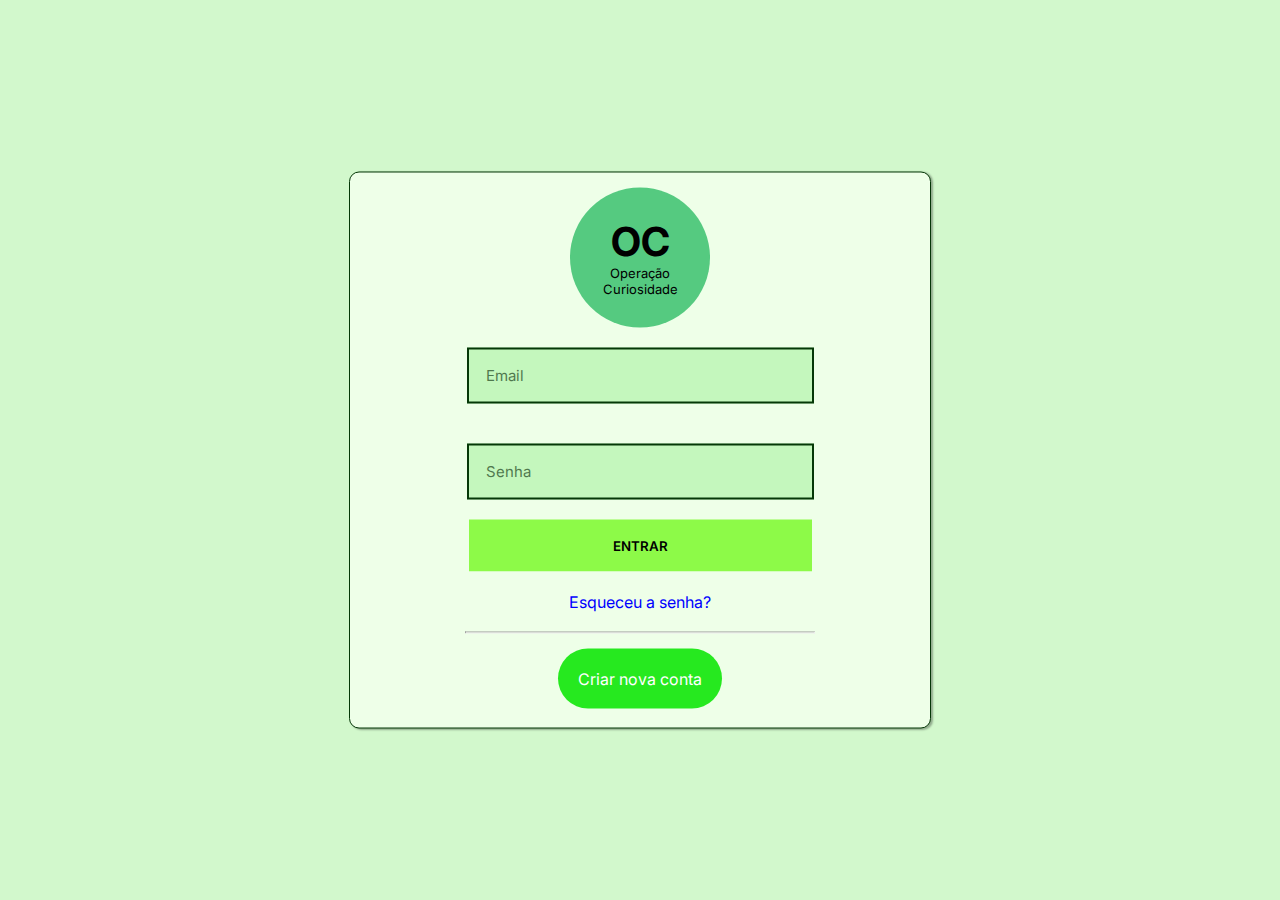
==== index.html @ e685b86d "projeto atualizado" ====
<!DOCTYPE html>
<html lang="pt-br">
<head>
    <meta charset="UTF-8">
    <meta name="viewport" content="width=device-width, initial-scale=1.0">
    <title>Login</title>
    <link rel="stylesheet" href="css/login.css">
</head>
<body>
    <main>
        <section id="container">
            <div id="logo">
                <span id="titulo">Oc</span>
                <span id="subtitulo">Operação Curiosidade</span>
            </div>

            <form id="form">
                <input type="email" name="emailLogin" id="emailLogin" required placeholder="Email" autocomplete="email"> <br>
                <input type="password" name="senhaLogin" id="senhaLogin" placeholder="Senha" required autocomplete="current-password"> <br>
                <button type="button" id="botao-login" onclick="logar()">Entrar</button>
            </form>
            <p id="esqueceu">Esqueceu a senha?</p> <hr>
            <p id="nova-conta" onclick="abrirCadastrar()">Criar nova conta</p>
        </section>
    </main>

    <script src="js/script.js"></script>
</body>
</html>
---- css/login.css ----
@charset "UTF-8";

@import url('https://fonts.googleapis.com/css2?family=Inter:wght@400;900&display=swap');

:root {
    --cor-fundo: #d2f8cc;
    --cor-fundo-input: #c4f7bd;
    --cor-logo: #55ca80;
    --cor-botao: #8DFA48;
    --cor-botao-hover: #19FA1F;
    --cor-bordas: #053807;
    --cor-bordas-hover: #1bbd21;
    --verde-escuro: #012402;
}

* {
    margin: 0px;
    padding: 0px;
    font-family: 'Inter', sans-serif;
    overflow-x: hidden;
}

body {
    background-color: var(--cor-fundo);
}

#container {
    box-shadow: 2px 1px 2px rgba(0, 0, 0, 0.315);
    background-color: rgb(238, 255, 232);
    border: 1px solid var(--cor-bordas);
    position: absolute;
    top: 50%;
    left: 50%;
    transform: translate(-50%, -50%);
    width: 380px;
    height: 500px;
    border-radius: 10px;
    text-align: center;
    transition: .1s;
}

div#logo {
    background-color: var(--cor-logo);
    ;
    width: 100px;
    height: 100px;
    border-radius: 50%;
    display: flex;
    flex-direction: column; 
    justify-content: center;
    align-items: center;
    padding: 10px;
    margin: 15px auto;
}

div#logo > span#titulo {
    font-weight: bolder;
    font-size: 40px;
    line-height: 48.41px;
    text-transform: uppercase;
}

div#logo > span#subtitulo {
    font-weight: normal;
    font-size: 13px;
    line-height: 15.73px;
    text-align: center;
}

form#form > input {
    background-color: var(--cor-fundo-input);
    border: 2px solid var(--cor-bordas);
    margin: 15px;
    width: 300px;
    height: 40px;
    text-indent: 17px;
}

form#form > input:hover {
    border: 2px solid var(--cor-bordas-hover);
}

form#form > input::placeholder {
    line-height: 17.58px;
    color: var(--verde-escuro);
    opacity: .8;
}

button[type=button] {
    background-color: var(--cor-botao);
    text-transform: uppercase;
    cursor: pointer;
    font-weight: 600;
    border: none;
    width: 304px;
    height: 40px;
}

form#form button[type=button]:hover {
    transition: .3s;
    background-color: var(--cor-botao-hover);
}

#esqueceu {
    padding: 20px;
    color: #0000FF;
    cursor: pointer;
}

#esqueceu:hover {
    text-decoration: underline;
}

hr {
    width: 80%;
    margin: auto;
}

#nova-conta {
    padding: 20px;
    display: inline-block;
    cursor: pointer;
    color: white;
    margin: 15px;
    background-color: #26e91f;
    border-radius: 30px;
}

#nova-conta:hover {
    background-color:#1ab115;
}

@media screen and (min-width: 600px) {
    body {
        box-sizing: border-box;
    }
    
    main {
        height: 100vh;
        width: 100vw;
        position: relative;
    }
    
    section#container {
        transition: .3s;
        padding-top: 15px;
        width: 580px;
        height: 540px;
    }
    
    div#logo {
        width: 120px;
        height: 120px;
        margin: auto;
    }

    form#form > input {
        margin: 20px;
        width: 343px;
        height: 52px;
    }
    
    form#form > input:hover {
        background-color: rgb(245, 240, 240);
    }
    
    form#form > input::placeholder {
        font-size: 15px;
        line-height: 17.58px;
        opacity: .6;
        margin-left: 17px;
    }
    
    button[type=button] {
        width: 343px;
        height: 52px;
    }

    hr {
        width: 60%;
    }
}
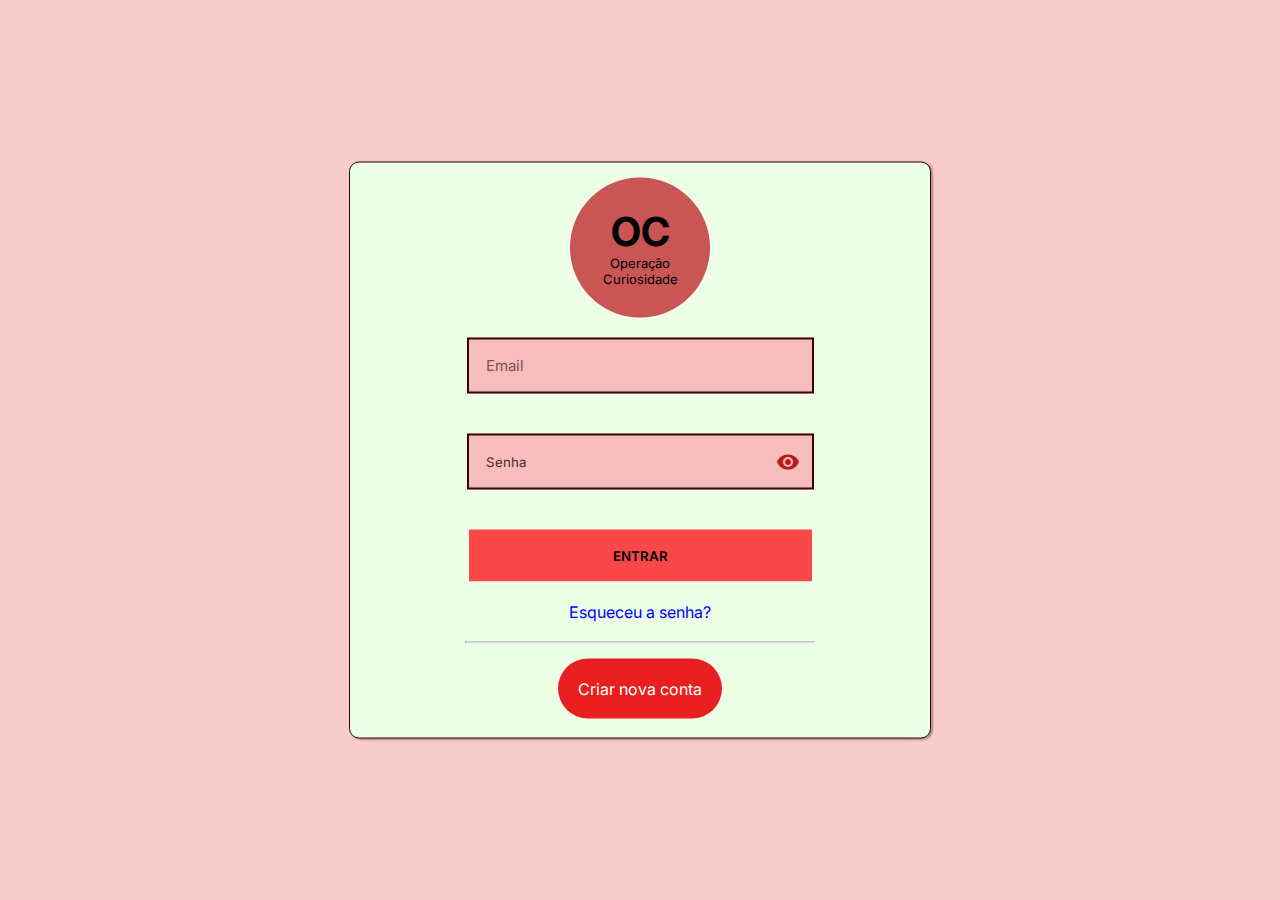
==== commit 204766e4: "atualizações" ====
--- a/index.html
+++ b/index.html
@@ -3,6 +3,8 @@
 <head>
     <meta charset="UTF-8">
     <meta name="viewport" content="width=device-width, initial-scale=1.0">
+    <link href="https://fonts.googleapis.com/icon?family=Material+Icons" rel="stylesheet">
+    <link rel="shortcut icon" href="imagens/favicon.ico" type="image/x-icon">
     <title>Login</title>
     <link rel="stylesheet" href="css/login.css">
 </head>
@@ -16,7 +18,10 @@
 
             <form id="form">
                 <input type="email" name="emailLogin" id="emailLogin" required placeholder="Email" autocomplete="email"> <br>
-                <input type="password" name="senhaLogin" id="senhaLogin" placeholder="Senha" required autocomplete="current-password"> <br>
+                <div id="campo-senha">
+                    <input type="password" name="senhaLogin" id="senhaLogin" placeholder="Senha" required autocomplete="current-password">
+                    <span class="material-icons mostrarSenha">visibility</span>
+                </div> <br>
                 <button type="button" id="botao-login" onclick="logar()">Entrar</button>
             </form>
             <p id="esqueceu">Esqueceu a senha?</p> <hr>
@@ -25,5 +30,6 @@
     </main>
 
     <script src="js/script.js"></script>
+    <script src="js/login.js"></script>
 </body>
 </html>--- a/css/login.css
+++ b/css/login.css
@@ -3,14 +3,14 @@
 @import url('https://fonts.googleapis.com/css2?family=Inter:wght@400;900&display=swap');
 
 :root {
-    --cor-fundo: #d2f8cc;
-    --cor-fundo-input: #c4f7bd;
-    --cor-logo: #55ca80;
-    --cor-botao: #8DFA48;
-    --cor-botao-hover: #19FA1F;
-    --cor-bordas: #053807;
-    --cor-bordas-hover: #1bbd21;
-    --verde-escuro: #012402;
+    --cor-fundo: #f8cccc;
+    --cor-fundo-input: #f7bdbd;
+    --cor-logo: #ca5555;
+    --cor-botao: #fa4848;
+    --cor-botao-hover: #fa1919;
+    --cor-bordas: #380505;
+    --cor-bordas-hover: #bd1b1b;
+    --vermelho-escuro: #240101;
 }
 
 * {
@@ -33,7 +33,7 @@
     left: 50%;
     transform: translate(-50%, -50%);
     width: 380px;
-    height: 500px;
+    height: 530px;
     border-radius: 10px;
     text-align: center;
     transition: .1s;
@@ -67,7 +67,7 @@
     text-align: center;
 }
 
-form#form > input {
+form#form input {
     background-color: var(--cor-fundo-input);
     border: 2px solid var(--cor-bordas);
     margin: 15px;
@@ -76,14 +76,28 @@
     text-indent: 17px;
 }
 
-form#form > input:hover {
+form#form input:hover {
     border: 2px solid var(--cor-bordas-hover);
 }
 
-form#form > input::placeholder {
+form#form input::placeholder {
     line-height: 17.58px;
-    color: var(--verde-escuro);
+    color: var(--vermelho-escuro);
     opacity: .8;
+}
+
+#campo-senha {
+    position: relative;
+}
+
+.material-icons {
+    color: var(--cor-bordas-hover);
+    position: absolute;
+    top: 50%;
+    right: 50px;
+    transform: translateY(-50%);
+    cursor: pointer;
+    user-select: none;
 }
 
 button[type=button] {
@@ -122,12 +136,12 @@
     cursor: pointer;
     color: white;
     margin: 15px;
-    background-color: #26e91f;
+    background-color: #e91f1f;
     border-radius: 30px;
 }
 
 #nova-conta:hover {
-    background-color:#1ab115;
+    background-color:#b11515;
 }
 
 @media screen and (min-width: 600px) {
@@ -145,7 +159,7 @@
         transition: .3s;
         padding-top: 15px;
         width: 580px;
-        height: 540px;
+        height: 560px;
     }
     
     div#logo {
@@ -154,14 +168,14 @@
         margin: auto;
     }
 
-    form#form > input {
+    form#form input {
         margin: 20px;
         width: 343px;
         height: 52px;
     }
     
     form#form > input:hover {
-        background-color: rgb(245, 240, 240);
+        background-color: rgba(255, 176, 176, 0.575);
     }
     
     form#form > input::placeholder {
@@ -171,6 +185,10 @@
         margin-left: 17px;
     }
     
+    .material-icons {
+        right: 130px;
+    }
+
     button[type=button] {
         width: 343px;
         height: 52px;
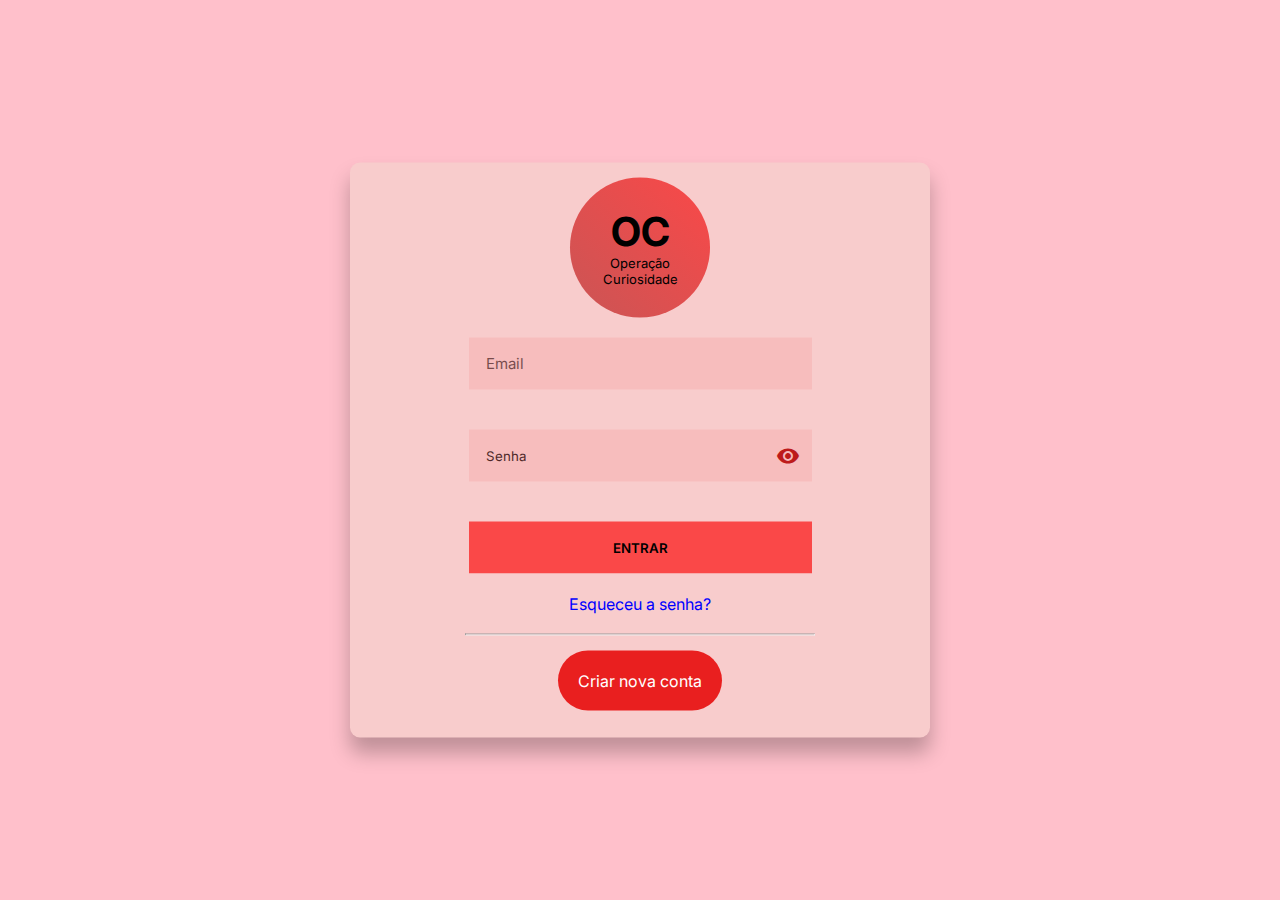
==== commit 4f73b472: "atualizações" ====
--- a/index.html
+++ b/index.html
@@ -10,6 +10,7 @@
 </head>
 <body>
     <main>
+        <div></div>
         <section id="container">
             <div id="logo">
                 <span id="titulo">Oc</span>
@@ -17,6 +18,7 @@
             </div>
 
             <form id="form">
+                <div id="mensagem"></div>
                 <input type="email" name="emailLogin" id="emailLogin" required placeholder="Email" autocomplete="email"> <br>
                 <div id="campo-senha">
                     <input type="password" name="senhaLogin" id="senhaLogin" placeholder="Senha" required autocomplete="current-password">
--- a/css/login.css
+++ b/css/login.css
@@ -8,9 +8,10 @@
     --cor-logo: #ca5555;
     --cor-botao: #fa4848;
     --cor-botao-hover: #fa1919;
-    --cor-bordas: #380505;
-    --cor-bordas-hover: #bd1b1b;
+    --cor-bordas-hover: #380505;
+    --cor-bordas: #bd1b1b;
     --vermelho-escuro: #240101;
+    --sombra: 0px 15px 20px rgba(0,0,0,0.25)
 }
 
 * {
@@ -21,27 +22,24 @@
 }
 
 body {
+    background-color: pink;
+}
+
+#container {
+    box-shadow: var(--sombra);
     background-color: var(--cor-fundo);
-}
-
-#container {
-    box-shadow: 2px 1px 2px rgba(0, 0, 0, 0.315);
-    background-color: rgb(238, 255, 232);
-    border: 1px solid var(--cor-bordas);
     position: absolute;
     top: 50%;
     left: 50%;
     transform: translate(-50%, -50%);
     width: 380px;
-    height: 530px;
+    height: 570px;
     border-radius: 10px;
     text-align: center;
     transition: .1s;
 }
 
 div#logo {
-    background-color: var(--cor-logo);
-    ;
     width: 100px;
     height: 100px;
     border-radius: 50%;
@@ -51,6 +49,25 @@
     align-items: center;
     padding: 10px;
     margin: 15px auto;
+    background-image: linear-gradient(45deg, #ca5555, #fa4848);
+    background-size: 100% 100%;
+    background-position: 50% 100%;
+    animation: cores 10s linear infinite;
+}
+
+@keyframes cores {
+    0% {
+        background-position: 0% 50%;
+    }
+    100% {
+        background-position: 100% 50%;
+    }
+}
+
+div#logo:hover {
+    box-shadow: var(--sombra);
+    transform: scale(1.05);
+    transition: .6s;
 }
 
 div#logo > span#titulo {
@@ -69,29 +86,39 @@
 
 form#form input {
     background-color: var(--cor-fundo-input);
-    border: 2px solid var(--cor-bordas);
+    border: none;
     margin: 15px;
     width: 300px;
     height: 40px;
     text-indent: 17px;
 }
 
-form#form input:hover {
-    border: 2px solid var(--cor-bordas-hover);
-}
-
 form#form input::placeholder {
     line-height: 17.58px;
     color: var(--vermelho-escuro);
     opacity: .8;
 }
 
+input:focus {
+    outline: 0;
+} 
+
+#mensagem {
+    color: #bd1b1b;
+    font-size: 12px;
+    padding: 0px;
+    position: absolute;
+    left: 50%;
+    transform: translateX(-50%);
+    background-color: pink;
+}
+
 #campo-senha {
     position: relative;
 }
 
 .material-icons {
-    color: var(--cor-bordas-hover);
+    color: #bd1b1b;
     position: absolute;
     top: 50%;
     right: 50px;
@@ -111,8 +138,9 @@
 }
 
 form#form button[type=button]:hover {
-    transition: .3s;
     background-color: var(--cor-botao-hover);
+    transition: .6s;
+    box-shadow: var(--sombra);
 }
 
 #esqueceu {
@@ -142,6 +170,7 @@
 
 #nova-conta:hover {
     background-color:#b11515;
+    box-shadow: var(--sombra);
 }
 
 @media screen and (min-width: 600px) {
@@ -184,6 +213,11 @@
         opacity: .6;
         margin-left: 17px;
     }
+
+    #mensagem {
+        padding: 5px;
+        background-color: transparent;
+    }
     
     .material-icons {
         right: 130px;
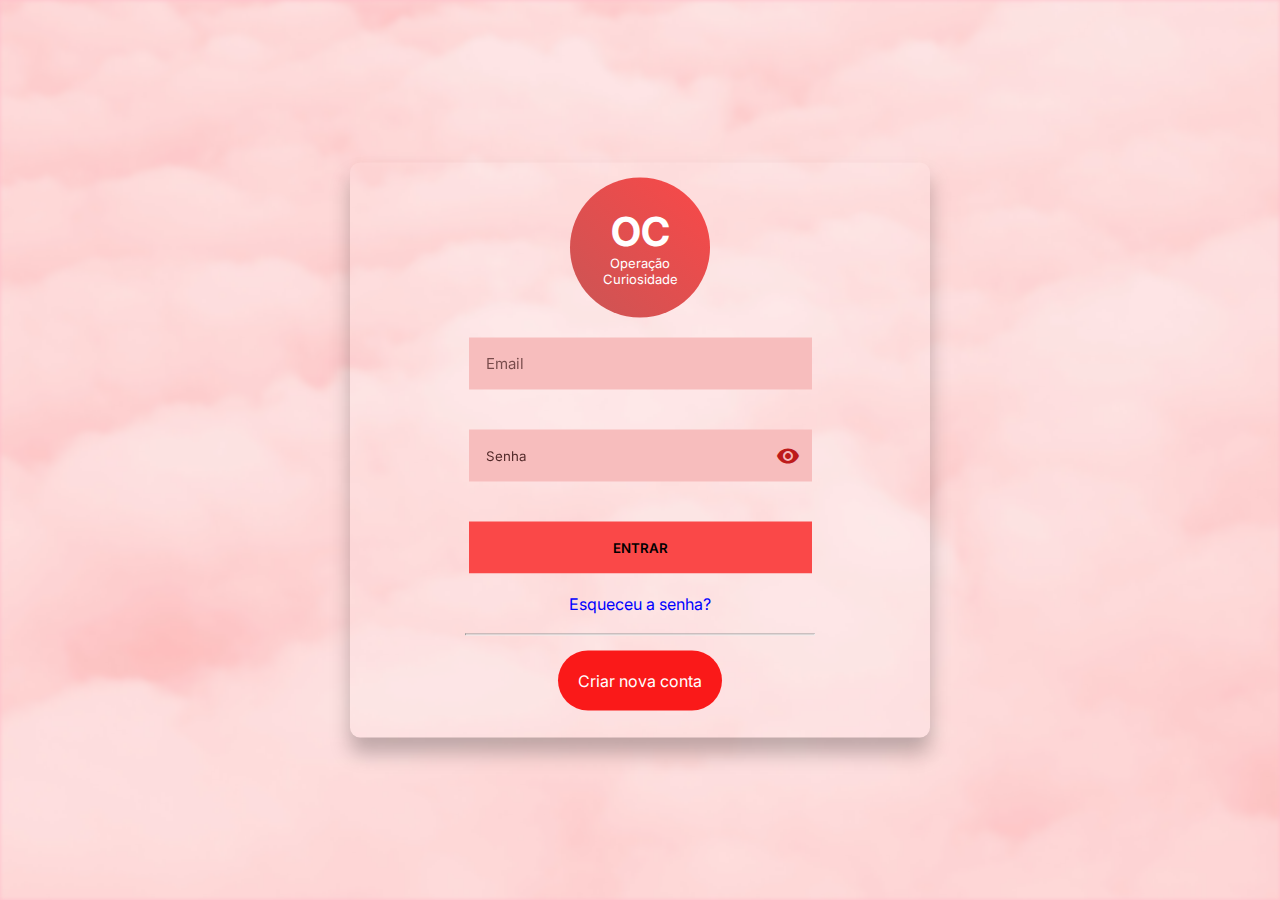
==== commit ada77003: "mudando fundo da tela de login" ====
--- a/index.html
+++ b/index.html
@@ -10,7 +10,7 @@
 </head>
 <body>
     <main>
-        <div></div>
+        <div id="img-fundo"></div>
         <section id="container">
             <div id="logo">
                 <span id="titulo">Oc</span>
--- a/css/login.css
+++ b/css/login.css
@@ -25,9 +25,19 @@
     background-color: pink;
 }
 
+#img-fundo {
+    background-image: url("../imagens/fundo.jpg");
+    filter: blur(2px);
+    -webkit-filter: blur(2px);
+    height: 100%;
+    background-position: center;
+    background-repeat: no-repeat;
+    background-size: cover;
+}
+
 #container {
     box-shadow: var(--sombra);
-    background-color: var(--cor-fundo);
+    background-color: rgba(255, 255, 255, 0.1);
     position: absolute;
     top: 50%;
     left: 50%;
@@ -75,6 +85,7 @@
     font-size: 40px;
     line-height: 48.41px;
     text-transform: uppercase;
+    color: white;
 }
 
 div#logo > span#subtitulo {
@@ -82,6 +93,7 @@
     font-size: 13px;
     line-height: 15.73px;
     text-align: center;
+    color: white;
 }
 
 form#form input {
@@ -139,6 +151,8 @@
 
 form#form button[type=button]:hover {
     background-color: var(--cor-botao-hover);
+    color: white;
+    transform: scale(1.01);
     transition: .6s;
     box-shadow: var(--sombra);
 }
@@ -164,13 +178,15 @@
     cursor: pointer;
     color: white;
     margin: 15px;
-    background-color: #e91f1f;
+    background-color: var(--cor-botao-hover);
     border-radius: 30px;
 }
 
 #nova-conta:hover {
-    background-color:#b11515;
-    box-shadow: var(--sombra);
+    background-color: var(--cor-botao);
+    box-shadow: var(--sombra);
+    transform: scale(1.10);
+    transition: .6s;
 }
 
 @media screen and (min-width: 600px) {
@@ -203,7 +219,7 @@
         height: 52px;
     }
     
-    form#form > input:hover {
+    form#form input:hover {
         background-color: rgba(255, 176, 176, 0.575);
     }
     
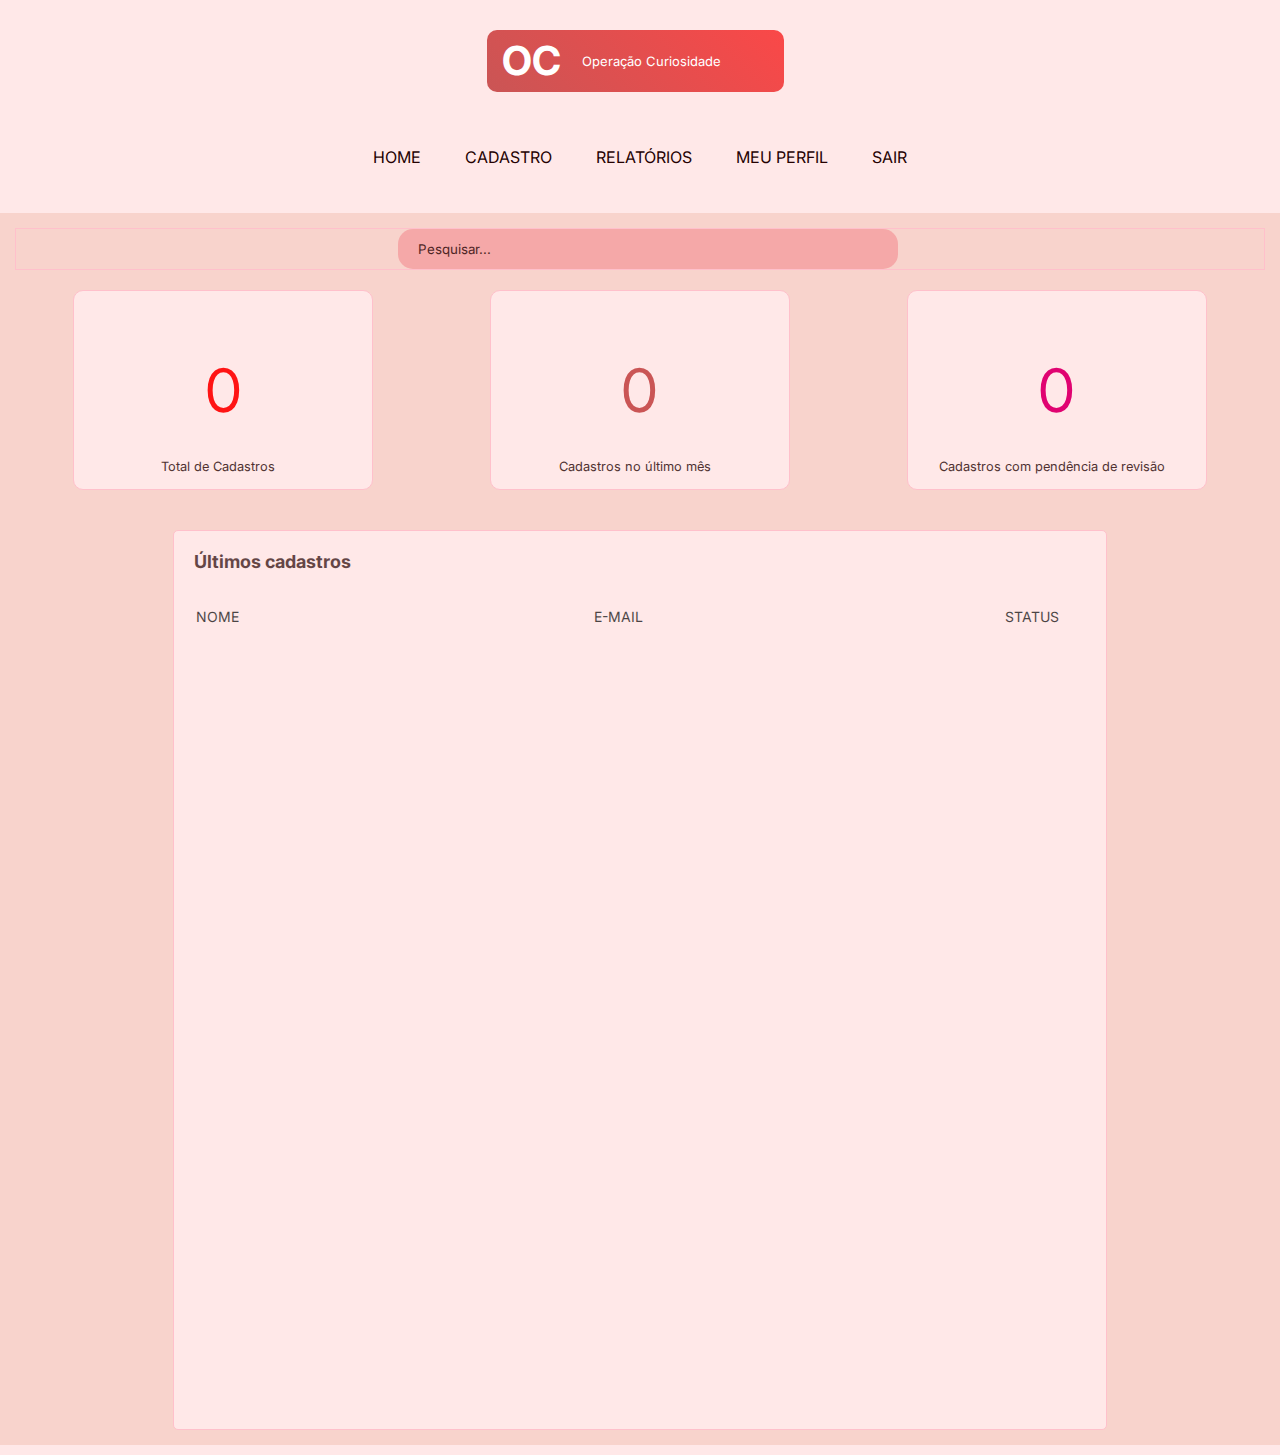
==== commit 704d37d8: "mudando cores e tela de impressão" ====
--- a/index.html
+++ b/index.html
@@ -3,35 +3,87 @@
 <head>
     <meta charset="UTF-8">
     <meta name="viewport" content="width=device-width, initial-scale=1.0">
+    <link rel="shortcut icon" href="imagens/favicon.ico" type="image/x-icon">
+    <title>Home</title>
     <link href="https://fonts.googleapis.com/icon?family=Material+Icons" rel="stylesheet">
-    <link rel="shortcut icon" href="imagens/favicon.ico" type="image/x-icon">
-    <title>Login</title>
-    <link rel="stylesheet" href="css/login.css">
+    <link rel="stylesheet" href="css/home.css">
+    <link rel="stylesheet" href="css/geral.css">
+    <link rel="stylesheet" href="css/tabelas.css">
+    <link rel="stylesheet" href="css/print.css">
 </head>
-<body>
+<body onresize="mudouTamanho()">
+    <header>
+        <div id="logo">
+            <span id="titulo">Oc</span>
+            <span id="subtitulo">Operação Curiosidade</span>
+        </div>
+        <section id="menu-atalhos">
+            <span id="menu-burguer" class="material-icons" onclick="abrirMenu()">menu</span>
+            <nav id="itens">
+                <div>
+                    <span class="material-icons">home</span>
+                    <input class="atalho" type="button" value="Home" onclick="abrirHome()">
+                </div>
+                <div>
+                    <span class="material-icons">group_add</span>
+                    <input class="atalho" type="button" value="Cadastro" onclick="abrirCadastros()">
+                </div>
+                <div>
+                    <span class="material-icons">insert_chart</span>
+                    <input class="atalho" type="button" value="Relatórios" onclick="abrirRelatorios()">
+                </div>
+                <div class="perfil-menu">
+                    <div id="foto-perfil"></div>
+                    <span id="nameCompleto" class="pessoa atalho">Meu Perfil</span>
+                </div>
+                <div class="perfil-menu">
+                    <span class="material-icons">logout</span>
+                    <input id="sair" class="atalho" type="button" value="Sair" onclick="sair()">
+                </div>
+            </nav>
+        </section>
+    </header>
+
     <main>
-        <div id="img-fundo"></div>
-        <section id="container">
-            <div id="logo">
-                <span id="titulo">Oc</span>
-                <span id="subtitulo">Operação Curiosidade</span>
+        <section id="caixa-pesquisar">
+            <input type="text" name="pesquisar" id="pesquisar" placeholder="Pesquisar...">
+            <div>
+                <div id="foto"></div>
+                <span class="perfil" id="nome">Meu Perfil</span>
+                <div id="linha"></div>
+                <input class="perfil" id="sair" type="submit" value="Sair" onclick="sair()">
             </div>
-
-            <form id="form">
-                <div id="mensagem"></div>
-                <input type="email" name="emailLogin" id="emailLogin" required placeholder="Email" autocomplete="email"> <br>
-                <div id="campo-senha">
-                    <input type="password" name="senhaLogin" id="senhaLogin" placeholder="Senha" required autocomplete="current-password">
-                    <span class="material-icons mostrarSenha">visibility</span>
-                </div> <br>
-                <button type="button" id="botao-login" onclick="logar()">Entrar</button>
-            </form>
-            <p id="esqueceu">Esqueceu a senha?</p> <hr>
-            <p id="nova-conta" onclick="abrirCadastrar()">Criar nova conta</p>
+        </section>
+        <section id="caixas">
+            <div id="caixa1">
+                <p class="valor"></p>
+                <span class="subtitulo">Total de Cadastros</span>
+            </div>
+            <div id="caixa2">
+                <p class="valor"></p>
+                <span class="subtitulo">Cadastros no último mês</span>
+            </div>
+            <div id="caixa3">
+                <p class="valor"></p>
+                <span class="subtitulo">Cadastros com pendência de revisão</span>
+            </div>
+        </section>
+        <section id="ultimos-cadastros">
+            <p>Últimos cadastros</p>
+            <table id="tabela">
+                <thead>
+                    <tr>
+                        <th scope="col" class="nome">Nome</th>
+                        <th scope="col" class="email">E-mail</th>
+                        <th scope="col" class="status">Status</th>
+                    </tr>
+                </thead>
+                <tbody id="tbody"></tbody>
+            </table>
         </section>
     </main>
 
     <script src="js/script.js"></script>
-    <script src="js/login.js"></script>
+    <script src="js/script-home.js"></script>
 </body>
 </html>--- a/css/home.css
+++ b/css/home.css
@@ -0,0 +1,128 @@
+#caixa1,
+#caixa2,
+#caixa3 {
+    margin: 20px auto;
+    width: 200px;
+    height: 100px;
+    display: flex;
+    align-items: center;
+    justify-content: center;
+    text-align:center;
+    flex-direction: column;
+    background-color: var(--cor-fundo-header);
+    border: var(--borda-caixas);
+    border-radius: 10px;
+}
+
+#caixa1:hover, 
+#caixa2:hover, 
+#caixa3:hover {
+    border: 1px solid var(--vermelho-claro);
+    cursor: pointer;
+    transform: scale(1.10);
+    transition: .6s;
+}
+
+.valor {
+    font-size: 2em;
+}
+
+#caixas .subtitulo {
+    font-size: .8em;
+    opacity: .8;
+    color: var(--vermelho-escuro);
+}
+
+#ultimos-cadastros {
+    background-color: var(--cor-fundo-header);
+    border: var(--borda-caixas);
+    border-radius: 5px;
+    margin: auto;
+    height: 100vh;
+}
+
+#ultimos-cadastros p {
+    font-size: 18px;
+    font-weight: 700;
+    line-height: 21px;
+    opacity: .7;
+    padding: 20px 0px 0px 10px;
+    color: var(--vermelho-escuro);
+    display: inline-block;
+}
+
+#ultimos-cadastros p:hover {
+    color: var(--vermelho-claro);
+}
+
+@media screen and (min-width: 550px) and (max-width: 992px) { 
+    #caixas {
+        display: flex;
+        flex-wrap: wrap;
+    }
+    #caixa1, #caixa2, #caixa3 {
+        width: 250px;
+        height: 150px;
+        justify-content: space-evenly;
+        transition: .3s;
+    }
+    #ultimos-cadastros {
+        width: 73vw;
+    }
+}
+
+@media screen and (min-width:992px) {
+
+    #caixas {
+    display: flex;
+    margin-top: 20px;
+    margin: auto;
+    }
+
+    #caixa1, #caixa2, #caixa3 {
+        width: 300px;
+        height: 200px;
+        transition: .2s;
+    }
+
+    #caixas abbr {
+        text-decoration: none;
+    }
+
+    .valor {
+        font-size: 60px;
+        line-height: 75px;
+        margin-top: 50px;
+    }
+
+    .subtitulo {
+        font-size: 16px;
+        font-weight: 400;
+        line-height: 18.45px;
+        letter-spacing: 0em;
+        opacity: 60%;
+        text-align: right;
+        margin-right: 10px;
+        margin-top: 30px;
+    }
+
+    #ultimos-cadastros {
+        margin-top: 20px;
+        width: 73vw;
+    }
+
+    #ultimos-cadastros p {
+        padding: 20px 20px 0px 20px;
+    }
+
+    #tabela {
+        padding: 20px;
+    }
+}
+
+@media screen and (min-width: 1200px) {
+    #caixas {
+        flex-wrap: nowrap;
+        transition: .3s;
+    }
+}--- a/css/geral.css
+++ b/css/geral.css
@@ -0,0 +1,435 @@
+@charset "UTF-8";
+
+@import url('https://fonts.googleapis.com/css2?family=Inter:wght@400;900&display=swap');
+
+:root {
+    --cor-fundo-main: #f8d3cc;
+    --cor-fundo-header: #ffe8e8;
+    --cor-pesquisar: #f5a8a8;
+    --cor-logo: #ca5555;
+    --vermelho-medio: #791111;
+    --vermelho-claro: #ff1414;
+    --vermelho-escuro: #240101;
+    --vermelho-botao: #f52e2e;
+    --cor-botao-hover: #fa1919;
+    --cor-botao: #fa4848;
+    --borda-caixas: 1px solid pink;
+}
+
+* {
+    margin: 0px;
+    padding: 0px;
+    font-family: Inter, sans-serif;
+    box-sizing: border-box;
+}
+
+body, html {
+    overflow-x: hidden;
+    background-color: var(--cor-fundo-header);
+}
+
+body::-webkit-scrollbar {
+    width: 6px;
+}
+
+body::-webkit-scrollbar-track {
+    background-color: var(--cor-fundo-main);
+}
+
+body::-webkit-scrollbar-thumb {
+    background-color: var(--cor-logo);
+}
+
+header {
+    padding: 20px 20px 20px 10px;
+    margin-top: 5px;
+}
+
+main {
+    background-color: var(--cor-fundo-main);
+    padding: 15px;
+    margin: 10px auto;
+}
+
+#logo {
+    background-color: var(--cor-logo);
+    border-radius: 10px;
+    position: relative;
+    top: -20px;
+    left: 50%;
+    margin-top: 5px; 
+    transition: .5s;
+    cursor: pointer;
+    background-image: linear-gradient(45deg, #ca5555, #fa4848);
+    background-size: 100% 100%;
+    background-position: 50% 100%;
+    animation: cores 10s ease infinite;
+    transform: translateX(-50%);
+}
+
+@keyframes cores {
+    0% {
+        background-position: 0% 50%;
+    }
+    100% {
+        background-position: 100% 50%;
+    }
+}
+
+#logo:hover {
+    box-shadow: var(--sombra);
+    transform: scale(1.05);
+    transition: .6s;
+}
+
+#titulo {
+    background-color: var(--cor-logo);
+    color: white;
+    width: 60px;
+    height: 60px;
+    border-radius: 50%;
+    font-size: 30px;
+    font-weight: 700;
+    line-height: 60px;
+    text-transform: uppercase;
+    text-align: center;
+    display: inline-block;
+    position: absolute;
+    top: 0;
+    left: 50%;
+    transform: translateX(-50%);
+}
+
+#subtitulo {
+    display: none;
+    color: white;
+}
+
+#subtitulo:hover {
+    color: var(--cor-pesquisar);
+}
+
+#itens {
+    display: none;
+}
+
+nav > div {
+    margin-top: 5px;
+    display: flex;
+    align-items: center;
+    width: 30%;
+}
+
+.material-icons {
+    background-color: transparent;
+}
+
+.material-icons,
+#menu-burguer {
+    color: var(--vermelho-medio);
+}
+
+nav > div:nth-child(even) {
+    border: 1px solid var(--vermelho-claro); 
+    border-left: none;
+    border-right: none;
+    padding: 5px 0px;
+}
+
+.atalho {
+    background-color: transparent;
+}
+
+.atalho,
+.pessoa {
+    font-size: 16px;
+    line-height: 21px;
+    color: var(--vermelho-escuro);
+    margin-left: 10px;
+    border: none;
+    cursor: pointer;
+}
+
+.perfil {
+    display: none;
+}
+
+#foto-perfil::before {
+    content: '';
+    width: 25px;
+    height: 25px;
+    background-color: rgb(224, 108, 108);
+    display: inline-block;
+    border-radius: 50%;
+}
+
+#caixa-pesquisar {
+    text-align: center;
+    border: var(--borda-caixas);
+}
+
+#pesquisar {
+    width: 300px;
+    height: 40px;
+    background-color: var(--cor-pesquisar);
+    border: none;
+    margin-left: 15px;
+    text-indent: 20px;
+    border-radius: 15px;
+}
+
+#pesquisar:focus{
+    outline: none;
+}
+
+#pesquisar:hover {
+    border: 1px solid var(--vermelho-claro);
+}
+
+#pesquisar::placeholder {
+    color: var(--vermelho-escuro);
+    opacity: .8;
+}
+
+#novo-cadastro,
+#botao-imprimir,
+#botao-gravar {
+    width: 239px;
+    height: 39px;
+    background-color: var(--cor-botao);
+    border-radius: 5px;
+    font-weight: bold;
+    text-transform: uppercase;
+    cursor: pointer;
+    font-size: 16px;
+    line-height: 19px;
+    border: none;
+}
+
+#novo-cadastro:hover,
+#botao-imprimir:hover,
+#botao-gravar:hover {
+    transition: .3s;
+    background-color: var(--cor-botao-hover);
+    color: white;
+    transform: scale(1.05);
+    box-shadow: var(--sombra);
+    transition: .6s;
+}
+
+@media screen and (min-width: 768px) {
+    #menu-burguer {
+        display: none;
+    }
+
+    #itens {
+        display: block;
+    }
+
+    header {
+        display: flex;
+        text-align: center;
+        align-items: center;
+        flex-direction: column;
+        width: 100vw;
+    }
+
+    #logo {
+        position: static;  
+        display: flex;
+        align-items: center;
+        width: 297px;
+        height: 62px;
+        margin-bottom: 40px;
+        transform: translate(0);
+    }
+
+    #titulo {
+        background-color: transparent;
+        border-radius: 0px;
+        font-size: 40px;
+        margin: 0px 20px 0px 15px;
+        position: initial;
+        top: 0;
+        left: 0;
+        transform: translateX(0);
+    }
+
+    #subtitulo {
+        display: block;
+        font-size: 13px;
+        line-height: 16px;
+        text-align: center;
+    }
+
+    nav > div {
+        display: inline;
+    }
+
+    .atalho {
+        text-transform: uppercase;
+        padding: 15px 15px;
+    }
+
+    .pessoa:hover {
+        text-decoration: underline;
+    }
+
+    nav > div:nth-child(even) {
+        border: none;
+    }
+
+    .material-icons {
+        display: none;
+    }
+    
+    #foto-perfil {
+        display: none;
+    }
+
+    #pesquisar {
+        width: 500px;
+        transition: '.5';
+    }
+}
+
+@media screen and (min-width: 1300px) { 
+    body {
+        display: grid;
+        grid-template-areas: 
+            "header main main"
+            "header main main"
+            "header main main";
+        overflow-x: hidden;
+    }
+
+    header {
+        grid-area: header;
+        width: 22%;
+        height: 100vh;
+        display: block;
+    }
+
+    .perfil-menu {
+        display: none;
+    }
+
+    #logo {
+        margin-top: -10px;
+    }
+
+    nav > div {
+        display: flex;
+        width: 20vw;
+        margin-left: 10px;
+    }
+
+    .atalho {
+        text-transform: none;
+        font-size: 18px;
+        line-height: 21px;
+        margin-left: 10px;
+        text-transform: none;
+        padding: 0;
+    }
+
+    .atalho:hover {
+        background-color: transparent;
+        color: var(--vermelho-claro);
+    }
+    
+    nav > div:nth-child(even) {
+        border: 1px solid var(--vermelho-claro); 
+        border-left: none;
+        border-right: none;
+    }
+
+    nav > div:nth-child(even):hover {
+        border: 1px solid var(--vermelho-escuro); 
+        border-left: none;
+        border-right: none;
+    }
+
+    .material-icons {
+        display: block;
+        border: none;
+        padding: 0;
+    }
+
+    main {
+        grid-area: main;
+        margin: 0;
+        padding: 15px;
+    }
+
+    #caixa-pesquisar {
+        display: flex;
+        align-items: center;
+        justify-content: space-between;
+        background-color: var(--cor-fundo-header);
+        height: 62px;
+        border-radius: 10px;
+    }
+
+    #pesquisar{
+        display: inline;
+        width: 50%;
+        border-top-right-radius: 20px;
+        border-bottom-right-radius: 20px;
+        border-top-left-radius: 0;
+        border-bottom-left-radius: 0;
+        margin-right: 50px;
+    }
+
+    #caixa-pesquisar > div {
+        margin-right: 10px;
+        width: 30%;
+        display: flex;
+        justify-content: space-evenly;
+        align-items: center;
+    }
+
+    #foto {
+        background-color: rgb(224, 108, 108);
+        width: 30px;
+        height: 30px;
+        padding: 20px;
+        border-radius: 50%;
+    }
+
+    .perfil {
+        display: block;
+    }
+
+    #nome {
+        cursor: pointer;
+    }
+
+    #sair {
+        color: var(--vermelho-escuro);
+        text-transform: uppercase;
+        border: none;
+        font-size: 16px;
+        line-height: 19px;
+        cursor: pointer;
+        background-color: transparent;
+    }
+
+    #sair:hover {
+        font-size: 18px;
+        transform: scale(1);
+        transition: .6s;
+    }
+
+    #foto-perfil {
+        display: block;
+        margin: 15px;
+    }
+
+    #linha {
+        border: 1px solid var(--vermelho-escuro);
+        width: 30.15px;
+        rotate: -90deg;
+        margin-left: 10px;
+    }
+}--- a/css/tabelas.css
+++ b/css/tabelas.css
@@ -0,0 +1,120 @@
+:root {
+    --cor-fundo-caixas: #f7eded;
+}
+
+#relatorio {
+    background-color: var(--cor-fundo-header);
+    border: var(--borda-caixas);
+    border-radius: 5px;
+    margin: 15px auto;
+    height: 1000px;
+}
+
+#relatorio > div {
+    display: flex;
+    justify-content: space-between;
+    align-items: center;
+    padding: 20px;
+}
+
+#relatorio > div > p {
+    font-size: 18px;
+    font-weight: 700;
+    line-height: 21px;
+    opacity: .8;
+    color: var(--vermelho-escuro);
+}
+
+#relatorio > div > p:hover {
+    color: var(--vermelho-claro);
+}
+
+#tabela {
+    margin: 15px 15px 15px 0px;
+    padding: 10px;
+    width: 100%;
+}
+
+#tabela thead tr,
+#tabela tbody tr {
+    padding: 10px;
+    display: flex;
+    box-sizing: border-box;
+    border: none;
+}
+
+#tabela tbody {
+    box-sizing: border-box;
+    border-collapse: collapse;
+}
+
+#tabela tbody tr {
+    border: 1px solid var(--vermelho-claro);
+    border-left: none;
+    border-right: none;
+    border-bottom: none;
+}
+
+#tabela:hover tbody tr {
+    border: 1px solid var(--vermelho-escuro);
+    border-left: none;
+    border-right: none;
+    border-bottom: none;
+}
+
+#tabela:hover tr td {
+    color: var(--vermelho-claro);
+}
+
+#tabela th {
+    font-size: 10px;
+    font-weight: 400;
+    line-height: 16px;
+    opacity: 0.7;
+    text-transform: uppercase;
+    text-align: left;
+}
+
+#tabela td {
+    font-size: 12px;
+    line-height: 18.17px;
+    color: var(--vermelho-escuro);
+    opacity: .8;
+    width: 33.3%;
+    display: block;
+    box-sizing: border-box;
+}
+
+#tabela th:hover {
+    color: var(--vermelho-claro);
+    cursor: pointer;
+}
+
+#tabela th:nth-child(3),
+#tabela td:nth-child(3) {
+    text-align: center;
+    width: 10%;
+}
+
+@media screen and (min-width: 300px) {
+    #tabela th,
+    #tabela td {
+        width: 50%;
+    }
+}
+
+@media screen and (min-width: 550px) {
+    #tabela thead tr,
+    #tabela tbody tr {
+        width: 70vw;
+    }
+    #tabela th {
+        font-size: 14px;
+    }
+    #tabela td {
+        font-size: 16px;
+    }
+    #relatorio {
+        width: 73vw;
+    }
+}--- a/css/print.css
+++ b/css/print.css
@@ -0,0 +1,23 @@
+@media print {
+    header,
+    p,
+    #caixas,
+    #caixa-pesquisar,
+    #relatorio p,
+    #relatorio input {
+        display: none;
+    }
+    #relatorio {
+        border: none;
+    }
+    nav > div:nth-child(odd) {
+        border: 1px solid #bd1b1b;
+    }
+    #tabela tr {
+        justify-content: space-between;
+    }
+    #tabela th:nth-child(3),
+    #tabela td:nth-child(3) {
+        width: 10%;
+    }
+}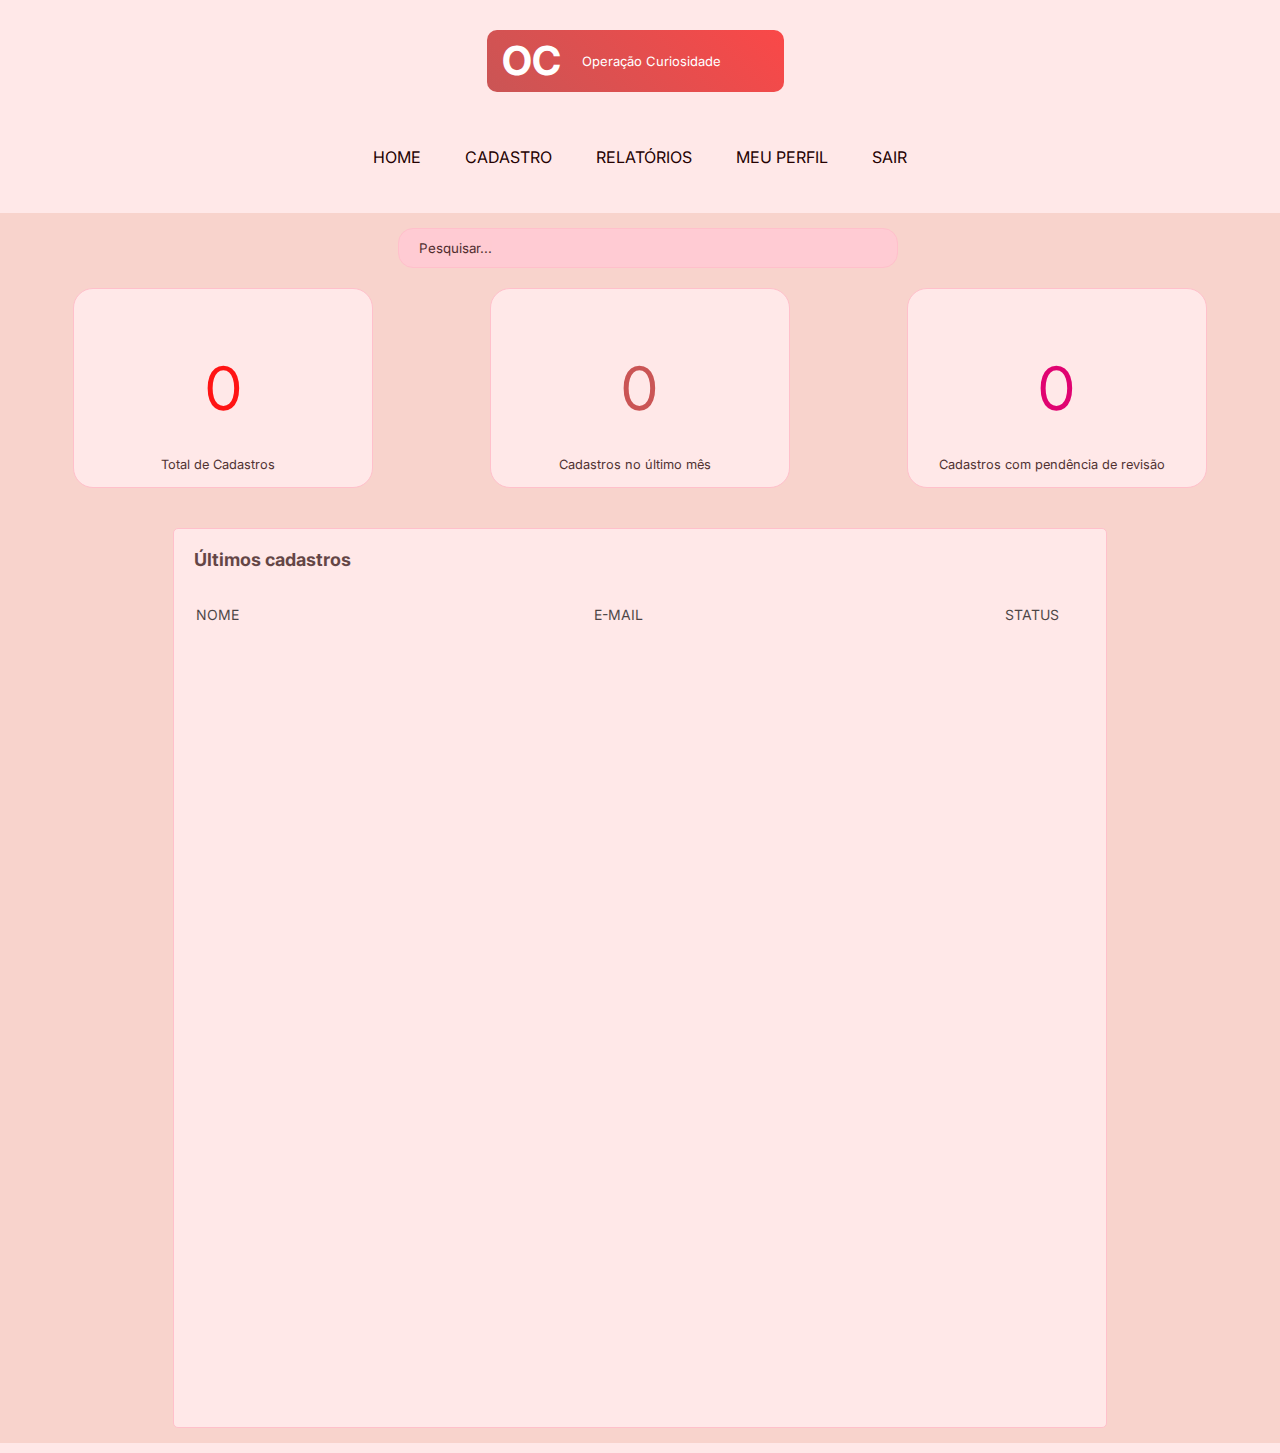
==== commit 6f59ef92: "atualizações do código em geral" ====
--- a/index.html
+++ b/index.html
@@ -83,7 +83,9 @@
         </section>
     </main>
 
-    <script src="js/script.js"></script>
+    <script src="js/cadastrarELogar.js"></script>
     <script src="js/script-home.js"></script>
+    <script src="js/funcoesBasicas.js"></script>
+    <script src="js/tabelas.js"></script>
 </body>
 </html>--- a/css/home.css
+++ b/css/home.css
@@ -11,7 +11,7 @@
     flex-direction: column;
     background-color: var(--cor-fundo-header);
     border: var(--borda-caixas);
-    border-radius: 10px;
+    border-radius: 20px;
 }
 
 #caixa1:hover, 
--- a/css/geral.css
+++ b/css/geral.css
@@ -5,7 +5,7 @@
 :root {
     --cor-fundo-main: #f8d3cc;
     --cor-fundo-header: #ffe8e8;
-    --cor-pesquisar: #f5a8a8;
+    --cor-pesquisar: rgb(255, 203, 211);
     --cor-logo: #ca5555;
     --vermelho-medio: #791111;
     --vermelho-claro: #ff1414;
@@ -165,14 +165,13 @@
 
 #caixa-pesquisar {
     text-align: center;
-    border: var(--borda-caixas);
 }
 
 #pesquisar {
     width: 300px;
     height: 40px;
     background-color: var(--cor-pesquisar);
-    border: none;
+    border: var(--borda-caixas);
     margin-left: 15px;
     text-indent: 20px;
     border-radius: 15px;
@@ -367,6 +366,7 @@
         align-items: center;
         justify-content: space-between;
         background-color: var(--cor-fundo-header);
+        border: var(--borda-caixas);
         height: 62px;
         border-radius: 10px;
     }
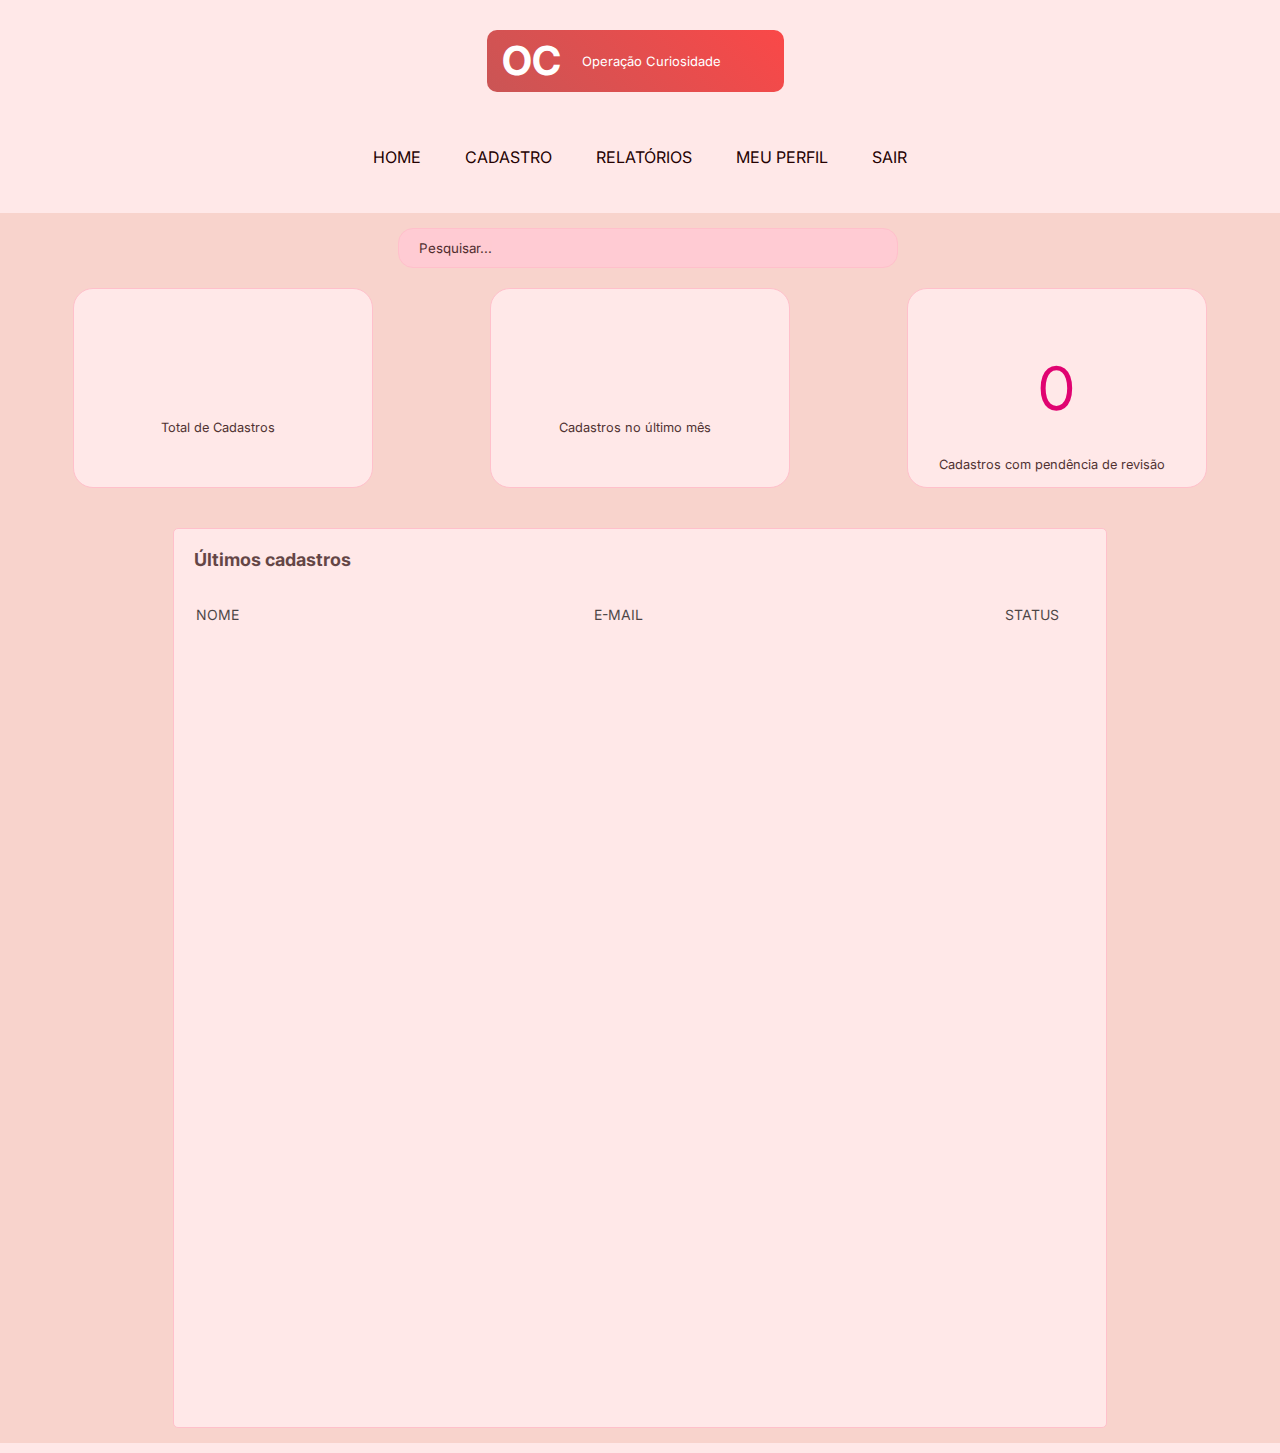
==== commit 1d91b738: "atualizações de funções" ====
--- a/index.html
+++ b/index.html
@@ -11,7 +11,7 @@
     <link rel="stylesheet" href="css/tabelas.css">
     <link rel="stylesheet" href="css/print.css">
 </head>
-<body onresize="mudouTamanho()">
+<body>
     <header>
         <div id="logo">
             <span id="titulo">Oc</span>
@@ -34,7 +34,7 @@
                 </div>
                 <div class="perfil-menu">
                     <div id="foto-perfil"></div>
-                    <span id="nameCompleto" class="pessoa atalho">Meu Perfil</span>
+                    <span id="nameCompleto" class="pessoa atalho" onclick="abrirPerfil()">Meu Perfil</span>
                 </div>
                 <div class="perfil-menu">
                     <span class="material-icons">logout</span>
@@ -49,7 +49,7 @@
             <input type="text" name="pesquisar" id="pesquisar" placeholder="Pesquisar...">
             <div>
                 <div id="foto"></div>
-                <span class="perfil" id="nome">Meu Perfil</span>
+                <span class="perfil" id="nome" onclick="abrirPerfil()">Meu Perfil</span>
                 <div id="linha"></div>
                 <input class="perfil" id="sair" type="submit" value="Sair" onclick="sair()">
             </div>
@@ -78,14 +78,13 @@
                         <th scope="col" class="status">Status</th>
                     </tr>
                 </thead>
-                <tbody id="tbody"></tbody>
+                <tbody id="tbody" class="tbodyIndex"></tbody>
             </table>
         </section>
     </main>
 
-    <script src="js/cadastrarELogar.js"></script>
-    <script src="js/script-home.js"></script>
+    <script src="js/funcoesTotalCadastros.js"></script>
     <script src="js/funcoesBasicas.js"></script>
-    <script src="js/tabelas.js"></script>
+    <script src="js/tabelaUltimosCadastros.js"></script>
 </body>
 </html>--- a/css/home.css
+++ b/css/home.css
@@ -72,7 +72,6 @@
 }
 
 @media screen and (min-width:992px) {
-
     #caixas {
     display: flex;
     margin-top: 20px;
--- a/css/tabelas.css
+++ b/css/tabelas.css
@@ -7,7 +7,6 @@
     border: var(--borda-caixas);
     border-radius: 5px;
     margin: 15px auto;
-    height: 1000px;
 }
 
 #relatorio > div {
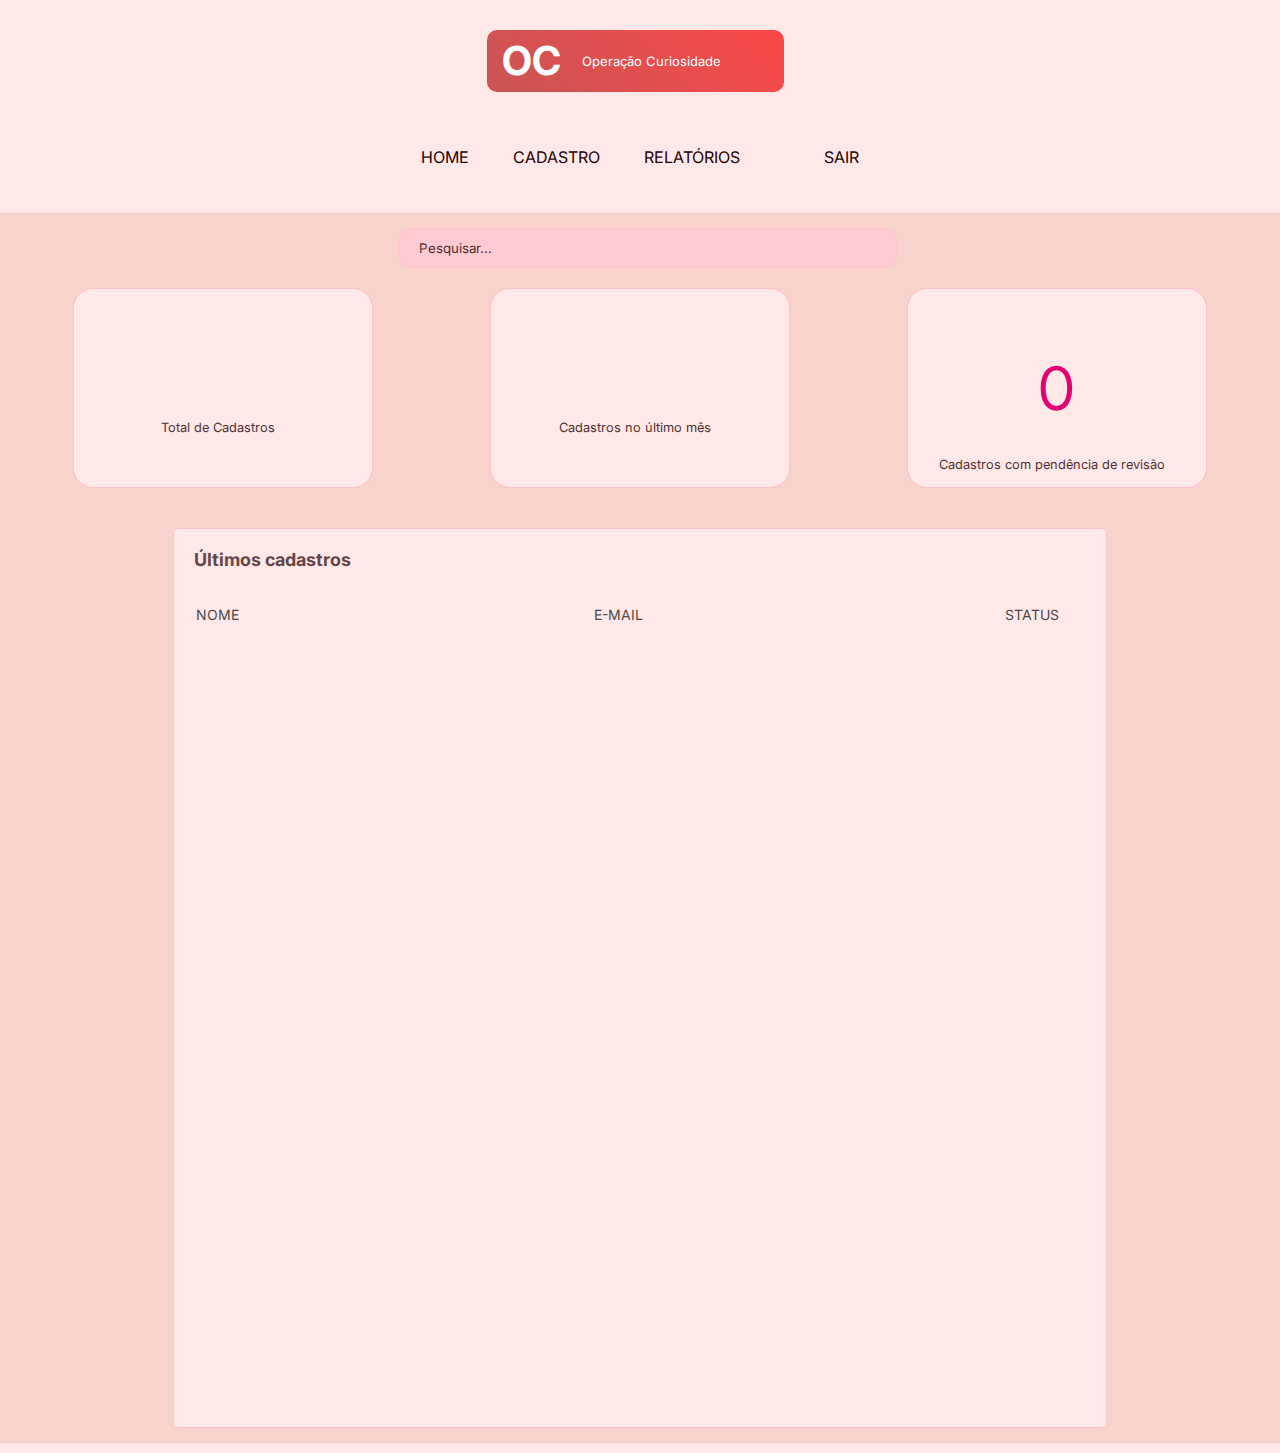
==== commit 4a8d430a: "atualizações" ====
--- a/index.html
+++ b/index.html
@@ -49,7 +49,7 @@
             <input type="text" name="pesquisar" id="pesquisar" placeholder="Pesquisar...">
             <div>
                 <div id="foto"></div>
-                <span class="perfil" id="nome" onclick="abrirPerfil()">Meu Perfil</span>
+                <span class="perfil" id="nomeLogado" onclick="abrirPerfil()">Meu Perfil</span>
                 <div id="linha"></div>
                 <input class="perfil" id="sair" type="submit" value="Sair" onclick="sair()">
             </div>
